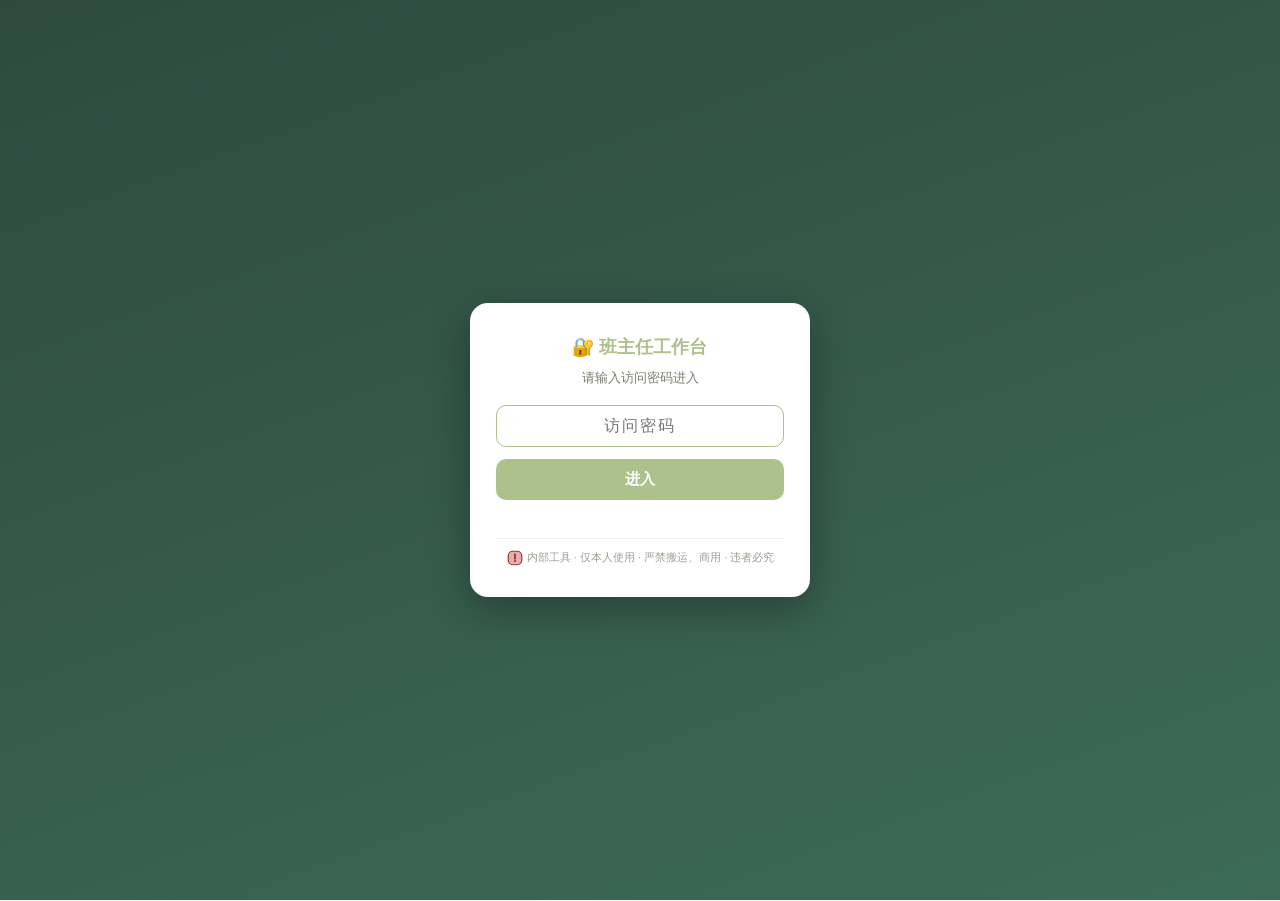
==== index.html @ 10c73d98 "班主任AI工作台 v1.0 部署到Gitee Pages" ====
<!DOCTYPE html>
<html lang="zh-CN">
<head>
<meta charset="UTF-8">
<meta name="viewport" content="width=device-width, initial-scale=1.0, viewport-fit=cover">
<meta name="theme-color" content="#84A8A8">
<title>班主任工作台</title>
<link rel="stylesheet" href="style.css">
</head>
<body>
<div id="app">
  <header id="topbar">
    <button id="backBtn" class="icon-btn" style="display:none" aria-label="返回"><svg viewBox="0 0 24 24" class="ic"><rect x="3" y="3" width="18" height="18" rx="6" fill="#FFFFFF" stroke="#FFFFFF" stroke-width="1.6"/><path d="M14 9 L10 12 L14 15" fill="none" stroke="#FFFFFF" stroke-width="2" stroke-linecap="round" stroke-linejoin="round"/></svg></button>
    <div class="brand" id="brand">班主任工作台</div>
    <div id="today" class="today"></div>
  </header>
  <main id="main"></main>
  <nav id="tabbar">
    <button class="tab active" data-view="home"><span class="tab-ico"><svg viewBox="0 0 24 24" class="ic"><path d="M4 11 L12 4.5 L20 11 Z" fill="#FFFFFF"/><rect x="6.5" y="11" width="11" height="8.5" rx="1" fill="#FFFFFF"/><rect x="10.5" y="14" width="3" height="5" fill="#84A8A8"/></svg></span><span>首页</span></button>
    <button class="tab" data-view="students"><span class="tab-ico"><svg viewBox="0 0 24 24" class="ic"><circle cx="12" cy="8.5" r="3.4" fill="#FFFFFF"/><path d="M5.5 19 C5.5 14.8 8.5 13 12 13 C15.5 13 18.5 14.8 18.5 19 Z" fill="#FFFFFF"/></svg></span><span>学生</span></button>
    <button class="tab" data-view="records"><span class="tab-ico"><svg viewBox="0 0 24 24" class="ic"><rect x="6" y="5" width="12" height="14" rx="2" fill="#FFFFFF"/><rect x="9.5" y="3.3" width="5" height="3" rx="1.2" fill="#FFFFFF"/><path d="M9 10 H15 M9 13 H15 M9 16 H13" stroke="#84A8A8" stroke-width="1.5" stroke-linecap="round"/></svg></span><span>记录</span></button>
    <button class="tab" data-view="dorms"><span class="tab-ico"><svg viewBox="0 0 24 24" class="ic"><path d="M5 14.5 V9.5 Q5 7.5 7 7.5 H16 Q18 7.5 18 9.5 V14.5" fill="none" stroke="#FFFFFF" stroke-width="1.8" stroke-linecap="round" stroke-linejoin="round"/><rect x="5" y="14.5" width="13" height="3" rx="1.5" fill="#FFFFFF"/><rect x="6.5" y="9.5" width="4" height="5" rx="1" fill="#FFFFFF"/></svg></span><span>宿舍</span></button>
    <button class="tab" data-view="tickets"><span class="tab-ico"><svg viewBox="0 0 24 24" class="ic"><rect x="6" y="4.5" width="12" height="15" rx="2" fill="#FFFFFF"/><path d="M10 4.5 V19.5 M13.5 8.5 H16 M13.5 12 H16" stroke="#84A8A8" stroke-width="1.4" stroke-linecap="round"/></svg></span><span>题库</span></button>
    <button class="tab" data-view="templates"><span class="tab-ico"><svg viewBox="0 0 24 24" class="ic"><path d="M7 4.5 H13 L17 8.5 V19.5 H7 Z" fill="#FFFFFF"/><path d="M13 4.5 V8.5 H17" fill="none" stroke="#84A8A8" stroke-width="1.4" stroke-linejoin="round"/><path d="M9.5 11 H14.5 M9.5 14 H14.5" stroke="#84A8A8" stroke-width="1.4" stroke-linecap="round"/></svg></span><span>模板</span></button>
    <button class="tab" data-view="mine"><span class="tab-ico"><svg viewBox="0 0 24 24" class="ic"><circle cx="12" cy="12" r="3.6" fill="#FFFFFF"/><g stroke="#FFFFFF" stroke-width="1.7" stroke-linecap="round"><path d="M12 4.5 V7 M12 17 V19.5 M4.5 12 H7 M17 12 H19.5 M6.8 6.8 L8.6 8.6 M15.4 15.4 L17.2 17.2 M17.2 6.8 L15.4 8.6 M8.6 15.4 L6.8 17.2"/></g></svg></span><span>我的</span></button>
  </nav>
</div>
<div id="modal-root"></div>
<div id="toast"></div>
<!-- 大体积库改为异步后台加载，不阻塞首屏；OCR 库改为用到时才加载（见 ensureTesseract） -->
<script src="cos-sdk.js" async></script>
<script src="xlsx.js" async></script>
<script src="app.js"></script>
</body>
</html>
---- style.css ----
*{margin:0;padding:0;box-sizing:border-box;-webkit-tap-highlight-color:transparent}
html{font-size:16px}
body{font-family:-apple-system,BlinkMacSystemFont,"PingFang SC","Microsoft YaHei",sans-serif;background:#F6F7E2;color:#2E3A33;line-height:1.6}
/* 可爱图标统一尺寸 + 与文字对齐 */
.ic{width:18px;height:18px;vertical-align:middle;flex:0 0 auto;display:inline-block}
.mini-head .ic,.fold-title .ic,.section-title .ic,.card-title-row .ic,.qn-compact-title .ic{width:18px;height:18px;vertical-align:middle}
.q-ico .ic,.m-ico .ic{width:22px;height:22px;vertical-align:middle}
.tab-ico .ic{width:24px;height:24px;vertical-align:middle}
.close-btn .ic{width:20px;height:20px;vertical-align:middle}
.icon-btn .ic{width:22px;height:22px}
/* 图标+文字容器统一垂直居中，杜绝各行高低不齐、图标偏上/偏下 */
.section-title,.fold-title,.qn-compact-title,.mini-head,.card h3{display:flex;align-items:center;gap:6px}
.fold-title{gap:3px}
.card-title-row{display:flex;align-items:center;gap:6px}
.q-ico{display:flex;align-items:center;justify-content:center;height:24px;line-height:1}
.m-ico{display:flex;align-items:center;justify-content:center;height:22px;line-height:1}
.tab-ico{display:flex;align-items:center;justify-content:center;width:24px;height:24px;line-height:1}
.icon-btn,#backBtn{display:flex;align-items:center;justify-content:center}
#app{max-width:560px;margin:0 auto;min-height:100vh;position:relative;padding-bottom:64px}
#topbar{position:sticky;top:0;z-index:20;background:#84A8A8;color:#fff;display:flex;align-items:center;padding:10px 16px;gap:8px;box-shadow:0 1px 4px rgba(0,0,0,.12)}
#topbar .brand{font-size:17px;font-weight:600;flex:1}
#topbar .today{font-size:12px;opacity:.85}
#backBtn{background:rgba(255,255,255,.15);border:none;color:#fff;width:28px;height:28px;border-radius:8px;font-size:20px;line-height:1;cursor:pointer}
#main{padding:14px;min-height:calc(100vh - 110px)}
#tabbar{position:fixed;bottom:0;left:50%;transform:translateX(-50%);width:100%;max-width:560px;background:#84A8A8;border-top:1px solid rgba(255,255,255,.28);display:flex;z-index:30;padding-bottom:env(safe-area-inset-bottom)}
.tab{flex:1;border:none;background:none;padding:8px 0 10px;display:flex;flex-direction:column;align-items:center;justify-content:center;gap:2px;color:rgba(255,255,255,.78);font-size:11px;cursor:pointer;font-family:inherit}
.tab .tab-ico{font-size:18px;line-height:1;color:rgba(255,255,255,.78)}
.tab.active{color:#fff;background:rgba(255,255,255,.18);border-radius:13px}
.tab.active .tab-ico{color:#fff}
.card{background:#fff;border-radius:14px;padding:14px;margin-bottom:12px;box-shadow:0 1px 3px rgba(0,0,0,.05)}
.card h3{font-size:15px;font-weight:600;margin-bottom:10px;color:#2E3A33}
.card-title-row{display:flex;justify-content:space-between;align-items:center;margin-bottom:10px}
.card-title-row h3{margin-bottom:0}
.link-btn{background:none;border:none;color:#ACC18B;font-size:13px;cursor:pointer;font-family:inherit;padding:2px 4px}
.stat-grid{display:grid;grid-template-columns:repeat(4,1fr);gap:8px;margin-bottom:12px}
.stat{background:#fff;border-radius:12px;padding:10px 6px;text-align:center;box-shadow:0 1px 3px rgba(0,0,0,.05)}
.stat .num{font-size:20px;font-weight:700;color:#ACC18B;display:block}
.stat .lab{font-size:11px;color:#7A7E6E}
.quick-grid{display:grid;grid-template-columns:repeat(4,1fr);gap:8px}
.quick{background:#fff;border-radius:12px;padding:12px 4px;text-align:center;box-shadow:0 1px 3px rgba(0,0,0,.05);border:none;cursor:pointer;font-family:inherit}
.quick .q-ico{font-size:22px;display:flex;align-items:center;justify-content:center;height:24px;margin-bottom:4px;line-height:1}
.quick .q-lab{font-size:12px;color:#2E3A33}
.quick:active{transform:scale(.96)}
.section-title{font-size:14px;font-weight:600;color:#5F6354;margin:14px 2px 8px}
.search-wrap{margin-bottom:10px}
.search-wrap input{width:100%;padding:10px 14px;border:1px solid #E2E8D8;border-radius:12px;font-size:14px;outline:none;background:#fff;font-family:inherit}
.search-wrap input:focus{border-color:#ACC18B}
.student-item{display:flex;align-items:center;gap:10px;background:#fff;border-radius:12px;padding:12px 14px;margin-bottom:8px;box-shadow:0 1px 3px rgba(0,0,0,.05);cursor:pointer}
.student-item:active{background:#F2F4EE}
.avatar{width:40px;height:40px;border-radius:50%;background:#ACC18B;color:#fff;display:flex;align-items:center;justify-content:center;font-size:16px;font-weight:600;flex-shrink:0}
.st-info{flex:1;min-width:0}
.st-name{font-size:15px;font-weight:600}
.st-meta{font-size:12px;color:#7A7E6E;white-space:nowrap;overflow:hidden;text-overflow:ellipsis}
.tag{display:inline-block;background:#E7EEDA;color:#ACC18B;font-size:11px;padding:1px 8px;border-radius:10px;margin-right:4px;margin-top:3px}
.tag.amber{background:#935855;color:#F2ECDE}
.tag.gray{background:#E9EBE3;color:#7A7E6E}
.tag.red{background:#EAACA9;color:#8E3B34}
.tag.green{background:#BACFA8;color:#4E7C5E}
.tag.pick{cursor:pointer;background:#E9EBE3;color:#7A7E6E}
.tag.pick.on{background:#ACC18B;color:#fff}
.empty{text-align:center;color:#9AA092;padding:28px 0;font-size:13px}
.btn{display:block;width:100%;padding:12px;border:none;border-radius:12px;background:#ACC18B;color:#fff;font-size:15px;font-weight:600;cursor:pointer;font-family:inherit}
.btn:active{opacity:.85}
.btn.ghost{background:#fff;color:#ACC18B;border:1px solid #ACC18B}
.btn.danger{background:#fff;color:#8E3B34;border:1px solid #E2E8D8}
.btn.small{width:auto;padding:6px 14px;font-size:13px;border-radius:9px;display:inline-block}
.form-row{margin-bottom:12px}
.form-row label{display:block;font-size:13px;color:#5F6354;margin-bottom:4px}
.form-row input,.form-row select,.form-row textarea{width:100%;padding:10px 12px;border:1px solid #E2E8D8;border-radius:10px;font-size:14px;outline:none;background:#fff;font-family:inherit;color:#2E3A33}
.form-row input:focus,.form-row select:focus,.form-row textarea:focus{border-color:#ACC18B}
.form-row textarea{min-height:80px;resize:vertical}
.form-row .hint{font-size:11px;color:#9AA092;margin-top:2px}
/* ===== 一句话速记 ===== */
.quicknote-card{background:linear-gradient(135deg,#EFF4E8,#F8FBF2);border:1px solid #DCE6D2}
.qn-input{width:100%;min-height:74px;padding:12px 14px;border:1px solid #D8E3CC;border-radius:12px;font-size:15px;outline:none;background:#fff;font-family:inherit;color:#2E3A33;resize:vertical;box-sizing:border-box;line-height:1.6}
.qn-input:focus{border-color:#ACC18B}
.qn-hint{font-size:12px;color:#7A7E6E;margin-top:8px;line-height:1.6}
.qn-badge{display:inline-block;padding:2px 9px;border-radius:8px;font-size:12px;font-weight:600;margin-right:6px}
.qn-badge.good{background:#E4F0DB;color:#4E7C5E}
.qn-badge.violation{background:#EAACA9;color:#C25A52}
.record-list .rec{display:flex;gap:10px;padding:10px 0;border-bottom:1px solid #EDEFE8}
.record-list .rec:last-child{border-bottom:none}
.rec-dot{width:10px;height:10px;border-radius:50%;margin-top:6px;flex-shrink:0}
.dot-violation{background:#C25A52}
.dot-talk{background:#6F8A4C}
.dot-leave{background:#C99A3E}
.dot-score{background:#8A9E68}
.rec-main{flex:1;min-width:0}
.rec-top{display:flex;justify-content:space-between;font-size:13px}
.rec-type{font-weight:600;color:#2E3A33}
.rec-date{color:#9AA092;font-size:12px}
.rec-desc{font-size:13px;color:#5F6354;margin-top:2px;word-break:break-all}
.rec-sub{font-size:12px;color:#7A7E6E;margin-top:1px}
.rec-badges{margin-top:4px}
.badge{display:inline-block;font-size:11px;padding:1px 8px;border-radius:10px;background:#E9EBE3;color:#7A7E6E;margin-right:4px}
.badge.red{background:#EAACA9;color:#8E3B34}
.badge.green{background:#BACFA8;color:#4E7C5E}
/* 新版一行式记录 */
.record-list .rec2{padding:9px 0;border-bottom:1px solid #EDEFE8}
.record-list .rec2:last-child{border-bottom:none}
.rec2-line{display:flex;align-items:center;gap:6px;font-size:13px;flex-wrap:wrap}
.rec2-dot{width:9px;height:9px;border-radius:50%;flex-shrink:0}
.rec2-type{font-weight:600;color:#2E3A33}
.rec2-meta{color:#7A7E6E;font-size:12px}
.rec2-date{color:#9AA092;font-size:12px;margin-left:auto}
.rec2-desc{font-size:13px;color:#5F6354;margin-top:3px;word-break:break-all;line-height:1.6}
/* 违纪记录一行式标记（【状态】违纪记录【类型】【程度】【已谈话】【已家校联系】） */
.rec2-tag{display:inline-block;padding:1px 6px;border-radius:5px;font-size:12px;font-weight:600;line-height:1.5;white-space:nowrap}
.tag-done{background:#BACFA8;color:#4E7C5E}
.tag-wait{background:#EAACA9;color:#8E3B34}
.tag-talk{background:#E7EEDA;color:#ACC18B}
.tag-contact{background:#ECE4F2;color:#8A6FA8}
/* 折叠模块（在校记录/成绩/家校联系/沟通出勤） */
.rec-fold{background:#fff;border-radius:14px;box-shadow:0 1px 3px rgba(0,0,0,.05);padding:10px 14px;margin-bottom:12px}
.detail-head{background:#fff;border-radius:14px;padding:16px;margin-bottom:12px;box-shadow:0 1px 3px rgba(0,0,0,.05);text-align:center}
.detail-head .avatar{width:56px;height:56px;font-size:22px;margin:0 auto 8px}
.detail-head .st-name{font-size:18px}
.detail-head .st-meta{font-size:13px}
.detail-tags{text-align:center;margin-top:6px}
.score-row{display:flex;align-items:center;gap:8px;margin-bottom:6px}
.score-row .score-exam{width:88px;font-size:13px;color:#5F6354;flex-shrink:0}
.score-bar-wrap{flex:1;background:#EDEFE8;border-radius:6px;height:16px;overflow:hidden}
.score-bar{height:100%;background:#8A9E68;border-radius:6px}
.score-row .score-num{width:42px;text-align:right;font-size:13px;font-weight:600;flex-shrink:0}
.plan-btn-wrap{margin-top:12px}
.plan-modal{position:fixed;inset:0;background:rgba(0,0,0,.45);z-index:50;display:flex;align-items:flex-end;justify-content:center}
.plan-modal .sheet{background:#fff;width:100%;max-width:560px;max-height:86vh;overflow-y:auto;border-radius:18px 18px 0 0;padding:16px 16px calc(16px + env(safe-area-inset-bottom))}
.sheet-head{display:flex;justify-content:space-between;align-items:center;margin-bottom:12px}
.sheet-head h3{font-size:16px;font-weight:600}
.close-btn{background:none;border:none;font-size:22px;color:#7A7E6E;cursor:pointer;line-height:1;display:flex;align-items:center;justify-content:center}
.plan-block{margin-bottom:12px;padding:12px;background:#F4F6EF;border-radius:12px}
.plan-block h4{font-size:13px;font-weight:600;color:#ACC18B;margin-bottom:6px}
.plan-block p,.plan-block li{font-size:13px;color:#3A3E34;line-height:1.7}
.plan-block ol{padding-left:18px}
.copy-btn{background:#E7EEDA;color:#ACC18B;border:none;font-size:12px;padding:3px 10px;border-radius:8px;cursor:pointer;float:right;margin-top:-22px;font-family:inherit}
.tpl-item{padding:12px;background:#F4F6EF;border-radius:12px;margin-bottom:10px}
.tpl-item h4{font-size:14px;font-weight:600;margin-bottom:6px;display:flex;justify-content:space-between;align-items:center}
.tpl-item pre{white-space:pre-wrap;font-family:inherit;font-size:13px;color:#3A3E34;line-height:1.7}
.mine-row{display:flex;align-items:center;gap:12px;background:#fff;border-radius:12px;padding:14px;margin-bottom:10px;box-shadow:0 1px 3px rgba(0,0,0,.05);cursor:pointer}
.mine-row:active{background:#F2F4EE}
.mine-row .m-ico{font-size:20px}
.mine-row .m-name{font-size:14px;font-weight:600}
.mine-row .m-sub{font-size:12px;color:#7A7E6E}
.help-box{font-size:13px;color:#5F6354;line-height:1.8}
.help-box b{color:#2E3A33}
#toast{position:fixed;top:14px;left:50%;transform:translateX(-50%);background:rgba(31,35,41,.9);color:#fff;font-size:13px;padding:9px 18px;border-radius:10px;z-index:99;display:none;max-width:86%;text-align:center}
#toast.show{display:block;animation:fadeIn .2s}
@keyframes fadeIn{from{opacity:0;transform:translate(-50%,-6px)}to{opacity:1;transform:translate(-50%,0)}}
@media (min-width:561px){
  .plan-modal{align-items:center}
  .plan-modal .sheet{border-radius:18px;max-height:80vh}
}

/* ===== 题库 ===== */
.ticket-item{background:#fff;border-radius:14px;padding:14px;margin-bottom:10px;box-shadow:0 1px 3px rgba(0,0,0,.05)}
.ticket-item h4{font-size:14px;font-weight:600;margin-bottom:4px;line-height:1.6;white-space:pre-wrap}
.ticket-meta{display:flex;flex-wrap:wrap;gap:6px;margin-bottom:8px}
.ticket-ans{margin-top:8px;padding:8px 10px;background:#F4F6EF;border-radius:8px;font-size:13px;color:#3A3E34;white-space:pre-wrap}
.ticket-ans b{color:#ACC18B}
.ticket-img{margin-top:8px;max-width:100%;border-radius:8px;border:1px solid #E2E8D8}
.ticket-ops{display:flex;gap:8px;margin-top:10px}
.filter-row{display:flex;gap:8px;margin-bottom:10px}
.filter-row select{flex:1;padding:8px 10px;border:1px solid #E2E8D8;border-radius:10px;font-size:13px;background:#fff;font-family:inherit;color:#2E3A33}
.file-input{width:100%;padding:10px;border:1px dashed #C7CDC2;border-radius:10px;font-size:12px;color:#7A7E6E;background:#FBFCF7}
.upload-note{font-size:11px;color:#9AA092;margin-top:4px}
.up-img{max-width:100%;border-radius:8px;margin-top:6px;border:1px solid #E2E8D8}
/* ===== 对比分析 ===== */
.cmp-row{display:flex;align-items:center;gap:8px;padding:8px 0;border-bottom:1px solid #EDEFE8}
.cmp-row:last-child{border-bottom:none}
.cmp-sub{width:44px;font-size:13px;font-weight:600;flex-shrink:0}
.cmp-bars{flex:1;display:flex;gap:4px;align-items:flex-end;height:34px}
.cmp-bar{width:50%;border-radius:4px 4px 0 0;min-height:2px}
.cmp-delta{width:64px;text-align:right;font-size:13px;font-weight:600;flex-shrink:0}
.up{color:#4E7C5E}
.down{color:#8E3B34}
.flat{color:#7A7E6E}
.eval-box{margin-top:12px;padding:12px;background:#F4F6EF;border-radius:12px;font-size:13px;color:#3A3E34;line-height:1.8;white-space:pre-wrap}
/* ===== 反馈附件 ===== */
.fb-item{margin-top:8px;padding:10px;background:#F4F6EF;border-radius:10px;font-size:13px;color:#3A3E34}
.fb-item .fb-time{font-size:11px;color:#9AA092}
.fb-files{display:flex;flex-wrap:wrap;gap:8px;margin-top:6px}
.fb-files img{max-width:120px;max-height:120px;border-radius:8px;border:1px solid #E2E8D8;cursor:pointer;transition:transform .15s}
.fb-files img:hover{transform:scale(1.04);box-shadow:0 2px 10px rgba(0,0,0,.15)}
.fb-audio{display:flex;align-items:center;gap:8px;flex-wrap:wrap;width:100%}
.fb-audio audio{width:100%;max-width:280px;height:34px;flex:1}
.img-prev{display:flex;flex-direction:column;align-items:center;gap:12px;padding:6px}
.prev-actions{display:flex;gap:10px}
.doc-preview{max-height:62vh;overflow:auto;padding:14px 16px;border:1px solid #ECEFE8;border-radius:10px;background:#fff;font-size:14px;line-height:1.7}
.doc-preview h2{margin:14px 0 6px;font-size:16px;color:#2E3A33}
.doc-preview table{border-collapse:collapse;width:100%}
.chk-group{display:flex;flex-wrap:wrap;gap:14px;padding:4px 0}
.chk{display:inline-flex;align-items:center;gap:6px;font-size:14px;cursor:pointer}
/* ===== 底部6个tab字号微调 ===== */
.tab{font-size:10.5px}
.tab .tab-ico{font-size:17px}

/* ===== 联系人行 ===== */
.contact-row{display:flex;gap:6px;margin-bottom:6px;align-items:center}
.contact-row select{width:76px;padding:8px 4px;border:1px solid #E2E8D8;border-radius:8px;font-size:13px;background:#fff;font-family:inherit}
.contact-row input{flex:1;padding:8px 10px;border:1px solid #E2E8D8;border-radius:8px;font-size:13px;outline:none;font-family:inherit}
.contact-row .del-contact{color:#8E3B34;font-size:18px;cursor:pointer;padding:0 2px}
.contact-line{font-size:13px;color:#5F6354;line-height:1.9}
.copyable{color:#8A9E68;border-bottom:1px dashed #C9D8B8;cursor:pointer;-webkit-user-select:none;user-select:none}
.copyable:active{background:#EEF4E8}
/* 待办已完成分页 */
.todo-pager{display:flex;align-items:center;justify-content:center;gap:12px;margin-top:8px}
.todo-pager-info{font-size:12px;color:#7A7E6E;white-space:nowrap}
/* 导出预览表格 */
.exp-preview-wrap{max-height:52vh;overflow:auto;border:1px solid #ECEFE8;border-radius:10px;margin-top:10px;background:#fff}
.exp-preview{border-collapse:collapse;width:100%;font-size:13px}
.exp-preview th,.exp-preview td{border:1px solid #ECEFE8;padding:6px 10px;text-align:left;white-space:nowrap}
.exp-preview th{background:#F2F4EE;position:sticky;top:0;font-weight:600}
.exp-preview tbody tr:nth-child(even){background:#FBFCF7}
/* ===== 导入预览 ===== */
.pv-group{margin-top:8px;padding:10px;border-radius:10px;font-size:13px;line-height:1.8}
.pv-new{background:#BACFA8;color:#4E7C5E}
.pv-up{background:#E7EEDA;color:#ACC18B}
.pv-dup{background:#EFE2D0;color:#855F2C}
.pv-dup .dup-row{display:flex;justify-content:space-between;align-items:center;gap:8px;padding:4px 0}
.pv-dup .dup-row button{white-space:nowrap}

/* ===== 待办事项 ===== */
.todo-item{display:flex;align-items:center;gap:8px;padding:8px 2px;border-bottom:1px solid #EDEFE8;font-size:13px}
.todo-item:last-child{border-bottom:none}
.todo-item.done span{text-decoration:line-through;color:#9AA092}
.todo-item input[type=checkbox]{width:18px;height:18px;accent-color:#ACC18B}

/* ===== 折叠卡片 ===== */
.fold-title{font-size:14px;font-weight:600;cursor:pointer;padding:4px 0;user-select:none}
.fold-title::-webkit-details-marker{display:none}
.fold-title::before{content:"▸ ";color:#ACC18B}
details[open] .fold-title::before{content:"▾ "}

/* ===== 导入变更提醒 ===== */
.ch-row{display:flex;align-items:center;gap:6px;padding:5px 0;border-bottom:1px dashed #E4E8E0;font-size:13px;flex-wrap:wrap}
.ch-label{font-weight:600;color:#3A3E34;min-width:76px}
.ch-old{color:#8E3B34;text-decoration:line-through;font-size:12px}
.ch-arrow{color:#7A7E6E}
.ch-new{color:#4E7C5E;font-weight:600;font-size:12px}
.ch-add{font-size:12px;color:#ACC18B;padding:4px 0;border-bottom:1px dashed #E4E8E0}

/* ===== 宿舍管理 ===== */
.dorm-card{background:#fff;border-radius:14px;padding:12px 14px;margin-bottom:10px;box-shadow:0 1px 3px rgba(0,0,0,.05)}
.dorm-head{display:flex;align-items:center;gap:8px;margin-bottom:6px;flex-wrap:wrap}
.dorm-room{font-size:15px;font-weight:700;color:#2E3A33}
.dorm-note{font-size:11px;color:#7A7E6E;background:#EDEFE8;border-radius:6px;padding:2px 8px}
.dorm-count{font-size:11px;color:#ACC18B}
.dorm-members{border-top:1px solid #EDEFE8;padding-top:8px;display:grid;grid-template-columns:repeat(4,1fr);gap:8px}
.dorm-member{background:#F4F6EF;border:1px solid #EAEEE6;border-radius:10px;padding:7px 8px;font-size:13px;display:flex;flex-direction:column;gap:3px;min-height:46px}
.dorm-member.on-leave{background:#F6E2E0;border-color:#E7B7B2}
.dm-name{font-weight:600;color:#3A3E34;line-height:1.2}
.dm-note{font-size:11px;color:#7A7E6E;background:#fff;border:1px solid #EAEEE6;border-radius:6px;padding:2px 6px;line-height:1.3}
.dm-leave-tag{font-size:10px;color:#8E3B34;background:#F2CFCB;border-radius:4px;padding:1px 5px;align-self:flex-start}
.dm-actions{display:flex;gap:8px;margin-top:2px}
.dorm-empty{grid-column:1/-1;font-size:12px;color:#9AA092;padding:8px 0;text-align:center}
.stu-line{display:flex;align-items:center;justify-content:space-between;gap:8px;padding:6px 0;border-bottom:1px dashed #EDEFE8;font-size:13px}
.stu-line:last-child{border-bottom:none}
.stu-no{font-size:11px;color:#ACC18B;background:#E7EEDA;border-radius:5px;padding:1px 6px;margin-left:4px}

/* ===== 成绩明细表 ===== */
.tbl-wrap{overflow-x:auto;-webkit-overflow-scrolling:touch;margin-top:6px;border:1px solid #E2E8D8;border-radius:10px}
.score-tbl{border-collapse:collapse;width:100%;font-size:12px;min-width:520px;background:#fff}
.score-tbl th{background:#EEF2EC;padding:7px 8px;border-bottom:1px solid #E2E8D8;color:#5F6354;font-weight:600;white-space:nowrap;position:sticky;top:0}
.score-tbl td{padding:6px 8px;border-bottom:1px solid #EDEFE8;text-align:center;white-space:nowrap;color:#3A3E34}
.score-tbl tr:nth-child(even) td{background:#FBFCF7}
.score-tbl tr:last-child td{border-bottom:none}

/* ===== 学生考勤模块 ===== */
.attend-card{padding:6px 14px}
.attend-row{display:flex;justify-content:space-between;align-items:center;padding:11px 2px;border-bottom:1px solid #EDEFE8;font-size:14px}
.attend-row:last-child{border-bottom:none}
.attend-row span{color:#5F6354}
.attend-row b{font-size:17px;color:#ACC18B}
.attend-row.alert b{color:#C25A52}

/* ===== 周报 / 月报 ===== */
.report-card{padding:12px 14px}
.report-bar{display:flex;gap:8px;margin-bottom:10px;flex-wrap:wrap}
.report-bar .btn.small.ghost.on{background:#ACC18B;color:#fff;border-color:#ACC18B}
.report-line{font-size:13.5px;color:#3A3E34;line-height:1.85;margin-bottom:8px}
.report-line:last-child{margin-bottom:0}
.report-line b{color:#ACC18B}
.muted{color:#9AA092}

/* ===== 速记多人芯片 ===== */
.doer-box{display:flex;flex-wrap:wrap;gap:6px;margin-top:4px}
.doer-chip{display:inline-flex;align-items:center;gap:4px;background:#ACC18B;color:#fff;font-size:13px;padding:4px 10px;border-radius:12px;cursor:pointer}
.doer-chip:active{opacity:.8}

/* ===== 学生标签配色 ===== */
.tag.tag-dorm{background:#E7EEDA;color:#ACC18B}
.tag.tag-ok{background:#BACFA8;color:#4E7C5E}
.tag.tag-leave{background:#EFE2D0;color:#855F2C}
.tag.tag-long{background:#EAACA9;color:#8E3B34}

/* ===== 首页：速记后内联今日记录 + 考勤/待办 双栏 ===== */
.home-today{display:inline-block;font-size:13px;color:#5F6354;background:#EFF4E8;padding:5px 14px;border-radius:20px;margin:4px 0 12px}
.home-today b{color:#ACC18B;font-size:15px}
.home-split{display:flex;gap:10px;align-items:stretch;margin-bottom:12px}
.home-col{flex:1;min-width:0}
.home-left{display:flex;flex-direction:column;gap:12px}
.home-right{}
/* 速记紧凑版（首页左列顶部） */
.qn-compact{padding:10px 12px}
.qn-compact-title{font-size:14px;font-weight:700;color:#ACC18B;margin-bottom:6px}
.qn-compact .qn-input{min-height:52px;padding:9px 12px;font-size:13px;border-radius:10px}
.qn-compact .qn-hint{font-size:11px}
.mini-card{background:#fff;border-radius:14px;box-shadow:0 2px 10px rgba(0,0,0,.06);padding:10px 12px}
.mini-head{font-size:13px;font-weight:700;color:#8A6A3A;margin-bottom:4px}
.attend-mini .attend-row{padding:6px 2px;font-size:13px;border-bottom:1px dashed #E6E8E0}
.attend-mini .attend-row:last-child{border-bottom:none}
.attend-mini .attend-row b{font-size:15px}
@media(max-width:480px){ .home-split{flex-direction:column} }

/* ===== 访问密码门（路线2） ===== */
.pass-gate{position:fixed;inset:0;z-index:9999;background:linear-gradient(160deg,#2E4A3F 0%,#3C6B58 100%);display:flex;align-items:center;justify-content:center;padding:20px}
.pass-card{background:#fff;border-radius:18px;padding:30px 26px;width:100%;max-width:340px;box-shadow:0 12px 40px rgba(0,0,0,.3);text-align:center}
.pass-logo{font-size:18px;font-weight:800;color:#ACC18B;margin-bottom:6px}
.pass-tip{font-size:13px;color:#7A7E6E;margin-bottom:16px}
.pass-input{width:100%;padding:11px 14px;font-size:16px;border:1px solid #D7DCCF;border-radius:10px;margin-bottom:12px;box-sizing:border-box;font-family:inherit;text-align:center;letter-spacing:2px}
.pass-input:focus{outline:none;border-color:#ACC18B}
.pass-btn{width:100%;padding:11px;border-radius:10px;font-size:15px;font-weight:700}
.pass-err{color:#8E3B34;font-size:12px;min-height:16px;margin-top:8px}
.pass-copy{margin-top:14px;font-size:11px;color:#9AA092;line-height:1.5;border-top:1px solid #eef1f4;padding-top:10px}
.copyright-note{margin-top:14px;padding:8px 10px;font-size:11px;color:#9AA092;text-align:center;background:#F6F7F2;border-radius:8px;line-height:1.5}
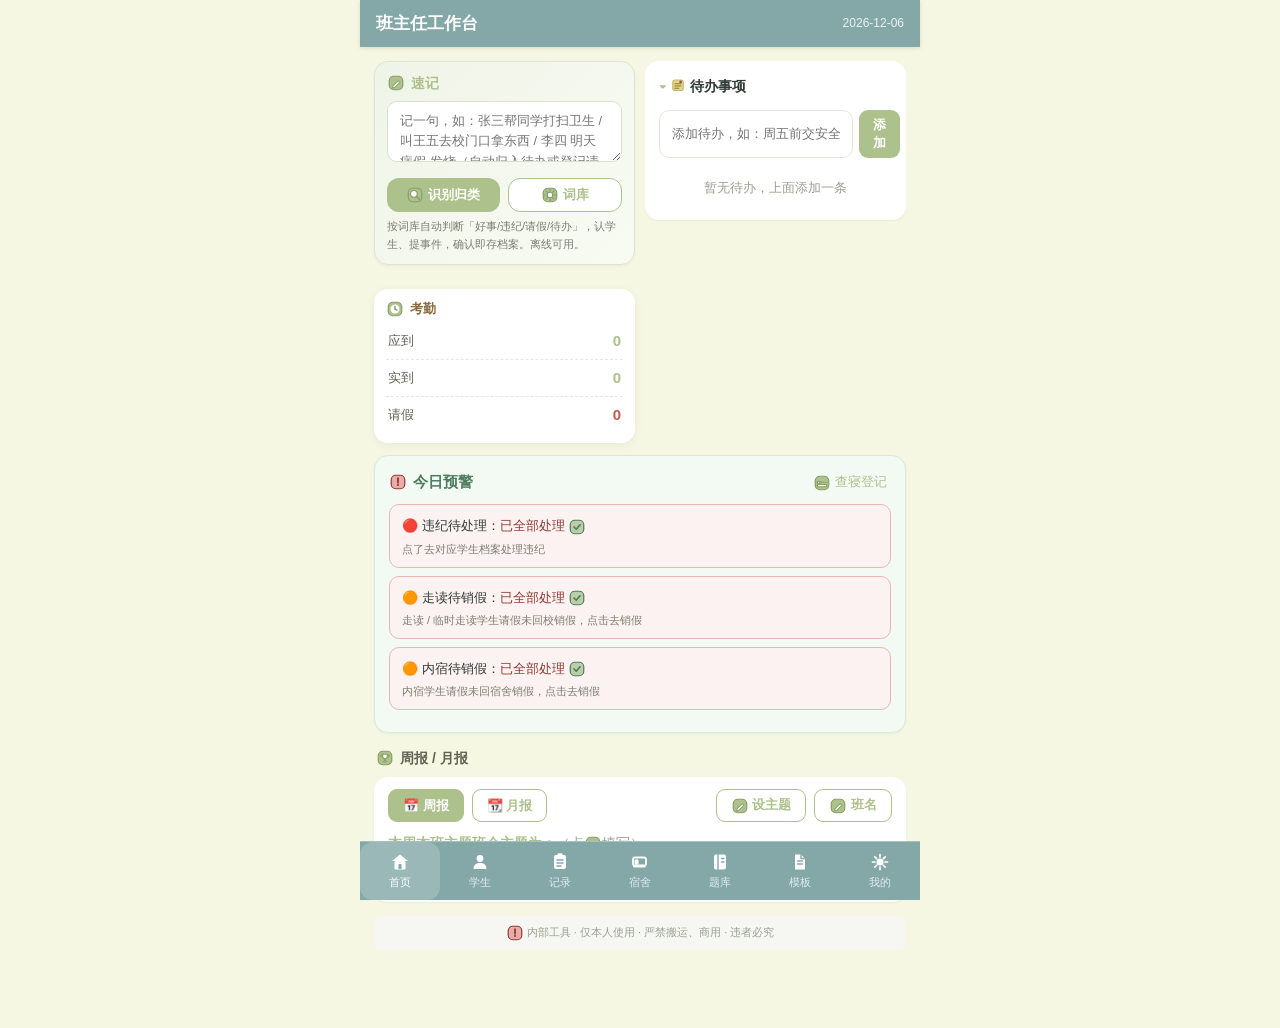
==== commit 2fd26ec4: "deploy index.html via api" ====
--- a/index.html
+++ b/index.html
@@ -5,7 +5,7 @@
 <meta name="viewport" content="width=device-width, initial-scale=1.0, viewport-fit=cover">
 <meta name="theme-color" content="#84A8A8">
 <title>班主任工作台</title>
-<link rel="stylesheet" href="style.css">
+<link rel="stylesheet" href="style.css?v=20260906">
 </head>
 <body>
 <div id="app">
@@ -30,6 +30,6 @@
 <!-- 大体积库改为异步后台加载，不阻塞首屏；OCR 库改为用到时才加载（见 ensureTesseract） -->
 <script src="cos-sdk.js" async></script>
 <script src="xlsx.js" async></script>
-<script src="app.js"></script>
+<script src="app.js?v=20260906"></script>
 </body>
 </html>
--- a/style.css
+++ b/style.css
@@ -51,6 +51,7 @@
 .st-info{flex:1;min-width:0}
 .st-name{font-size:15px;font-weight:600}
 .st-meta{font-size:12px;color:#7A7E6E;white-space:nowrap;overflow:hidden;text-overflow:ellipsis}
+.st-dorm{font-size:12px;color:#3E6B4E;margin-top:3px;display:inline-block;background:#E3F0E6;padding:1px 9px;border-radius:10px;border:1px solid #C3DDB9;font-weight:600;letter-spacing:.5px}
 .tag{display:inline-block;background:#E7EEDA;color:#ACC18B;font-size:11px;padding:1px 8px;border-radius:10px;margin-right:4px;margin-top:3px}
 .tag.amber{background:#935855;color:#F2ECDE}
 .tag.gray{background:#E9EBE3;color:#7A7E6E}
@@ -202,6 +203,14 @@
 .contact-line{font-size:13px;color:#5F6354;line-height:1.9}
 .copyable{color:#8A9E68;border-bottom:1px dashed #C9D8B8;cursor:pointer;-webkit-user-select:none;user-select:none}
 .copyable:active{background:#EEF4E8}
+.info-cols{display:flex;gap:12px;margin-top:10px;text-align:left}
+.info-col{flex:1;min-width:0;display:flex;flex-direction:column;gap:10px}
+.info-item{background:#F6F9F1;border:1px solid #E7EEDF;border-radius:10px;padding:8px 11px}
+.info-lab{font-size:11px;color:#9AA092;margin-bottom:3px}
+.info-val{font-size:13.5px;color:#2E3A33;line-height:1.5;word-break:break-all}
+.note-txt{color:#855F2C}
+.st-meta-chips{display:flex;flex-wrap:wrap;gap:6px;margin-top:8px;justify-content:center}
+.st-meta-chips .chip{font-size:11px;background:#EEF3E6;color:#5C6B52;padding:2px 9px;border-radius:20px}
 /* 待办已完成分页 */
 .todo-pager{display:flex;align-items:center;justify-content:center;gap:12px;margin-top:8px}
 .todo-pager-info{font-size:12px;color:#7A7E6E;white-space:nowrap}
@@ -290,7 +299,7 @@
 /* ===== 学生标签配色 ===== */
 .tag.tag-dorm{background:#E7EEDA;color:#ACC18B}
 .tag.tag-ok{background:#BACFA8;color:#4E7C5E}
-.tag.tag-leave{background:#EFE2D0;color:#855F2C}
+.tag.tag-leave{background:#EAACA9;color:#8E3B34}
 .tag.tag-long{background:#EAACA9;color:#8E3B34}
 
 /* ===== 首页：速记后内联今日记录 + 考勤/待办 双栏 ===== */
